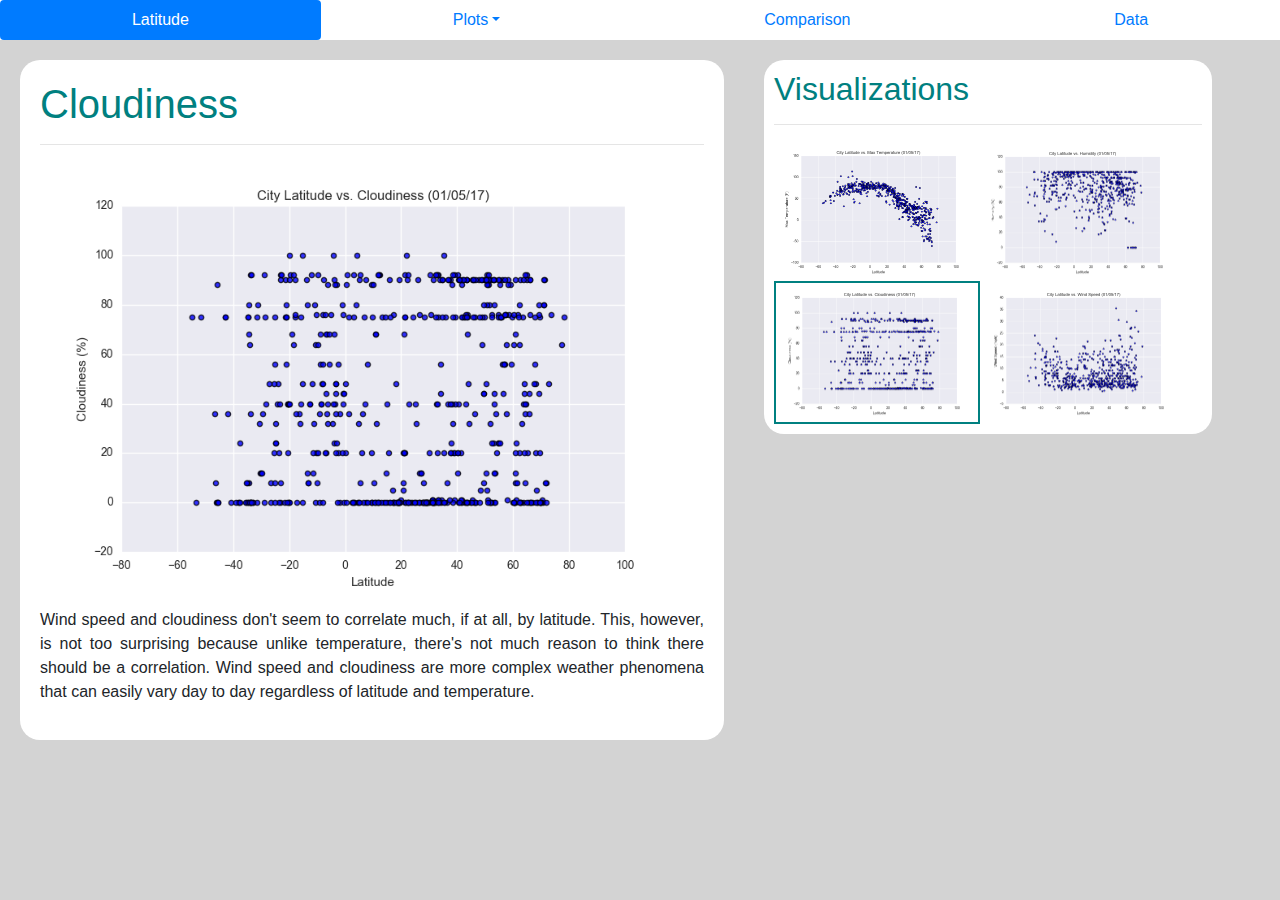
==== cloudiness.html @ c00e2b2d "working first draft large screen only" ====
<!DOCTYPE html>
<html lang="en">
<head>
    <meta charset="UTF-8">
    <meta http-equiv="X-UA-Compatible" content="IE=edge">
    <meta name="viewport" content="width=device-width, initial-scale=1.0">
    <title>Cloudiness</title>

    <!-- CSS -->
    <link rel="stylesheet" type="text/css" href="css/style.css">

    <!-- Bootstrap -->
    <link rel="stylesheet"
    href="https://stackpath.bootstrapcdn.com/bootstrap/4.3.1/css/bootstrap.min.css"
    integrity="sha384-ggOyR0iXCbMQv3Xipma34MD+dH/1fQ784/j6cY/iJTQUOhcWr7x9JvoRxT2MZw1T"
    crossorigin="anonymous">

</head>
<body>
    <!-- Navigation Bar Large Screen -->
    <ul class="nav nav-pills nav-fill whiteBackground">
        <li class="nav-item">
          <a class="nav-link active" href="index.html">Latitude</a>
        </li>
        <li class="nav-item dropdown">
          <a class="nav-link dropdown-toggle" data-toggle="dropdown" href="#" role="button" 
          aria-haspopup="true" aria-expanded="false">Plots</a>
          <div class="dropdown-menu">
            <a class="dropdown-item" href="maxTemp.html">Max Temperature</a>
            <a class="dropdown-item" href="humidity.html">Humidity</a>
            <a class="dropdown-item" href="cloudiness.html">Cloudiness</a>
            <a class="dropdown-item" href="windSpeed.html">Wind Speed</a>
          </div>
        </li>
        <li class="nav-item">
          <a class="nav-link" href="comparison.html">Comparison</a>
        </li>
        <li class="nav-item">
          <a class="nav-link" href="data.html">Data</a>
        </li>
    </ul>

    <!-- Main body left container -->
    <div class="float-left-area">
        <div class="inner-left">
        
            <h1>Cloudiness</h1>
            <hr>
    
            <a href="Resources/assets/images/Fig3.png">
            <img src="Resources/assets/images/Fig3.png" width="650" length="450" title="cloudiness vs. latitude">
            </a>
            
            <br>
            <br>
    
            <p>
                Wind speed and cloudiness don't seem to correlate much, if at all, by latitude. 
                This, however, is not too surprising because unlike temperature, there's not much 
                reason to think there should be a correlation. Wind speed and cloudiness are more 
                complex weather phenomena that can easily vary day to day regardless of latitude and 
                temperature.
            </p>
        
        </div>
    </div>

    <!-- Main body right container -->
    <div class="float-right-area">
        <div class="inner-right">
        
        <h2>Visualizations</h2>
        <hr>

        <table>
            <tr>
                <td><a href="maxTemp.html">
                    <img src="Resources/assets/images/Fig1.png" width="200" length="150" title="Temperature">
                </a></td>
                <td><a href="humidity.html">
                    <img src="Resources/assets/images/Fig2.png" width="200" length="150" title="Humidity">
                </a></td>
            </tr>
            <tr>
                <td class="selected"><a href="cloudiness.html">
                    <img src="Resources/assets/images/Fig3.png" width="200" length="150" title="Cloudiness">
                </a></td>
                <td><a href="windSpeed.html">
                    <img src="Resources/assets/images/Fig4.png" width="200" length="150" title="Wind Speed">
                </a></td>
            </tr>
        </table>
        
        </div>
    </div>

    <div class="clear-floated"></div>

    <!-- Bootstrap -->
    <script src="https://code.jquery.com/jquery-3.3.1.slim.min.js" integrity="sha384-q8i/X+965DzO0rT7abK41JStQIAqVgRVzpbzo5smXKp4YfRvH+8abtTE1Pi6jizo" crossorigin="anonymous"></script>
    <script src="https://cdnjs.cloudflare.com/ajax/libs/popper.js/1.14.7/umd/popper.min.js" integrity="sha384-UO2eT0CpHqdSJQ6hJty5KVphtPhzWj9WO1clHTMGa3JDZwrnQq4sF86dIHNDz0W1" crossorigin="anonymous"></script>
    <script src="https://stackpath.bootstrapcdn.com/bootstrap/4.3.1/js/bootstrap.min.js" integrity="sha384-JjSmVgyd0p3pXB1rRibZUAYoIIy6OrQ6VrjIEaFf/nJGzIxFDsf4x0xIM+B07jRM" crossorigin="anonymous"></script>
</body>
</html>
---- css/style.css ----
body {
    margin: 0 auto;
    text-align: center;
    background-color: lightgray !important;
}

h1 {
    color: teal;
}

h2 {
    color: teal;
}

img {
    float: left; 
    margin: 0px;
}
p {
    text-align: justify;
    font-size: 16px;
}

.float-left-area  {
    width: 55%;
    float: left;
    box-sizing: border-box;
    padding: 20px;
    border-radius: 20px;
    background-color: white;
    margin: 20px;
    }

.float-right-area {
    width: 35%;
    float: left;
    box-sizing: border-box;
    border-radius: 20px;
    padding: 10px;
    background-color: white;
    margin: 20px;
    }

.whiteBackground {
        background-color: white;
    }

.selected {
    border:2px solid teal;
}
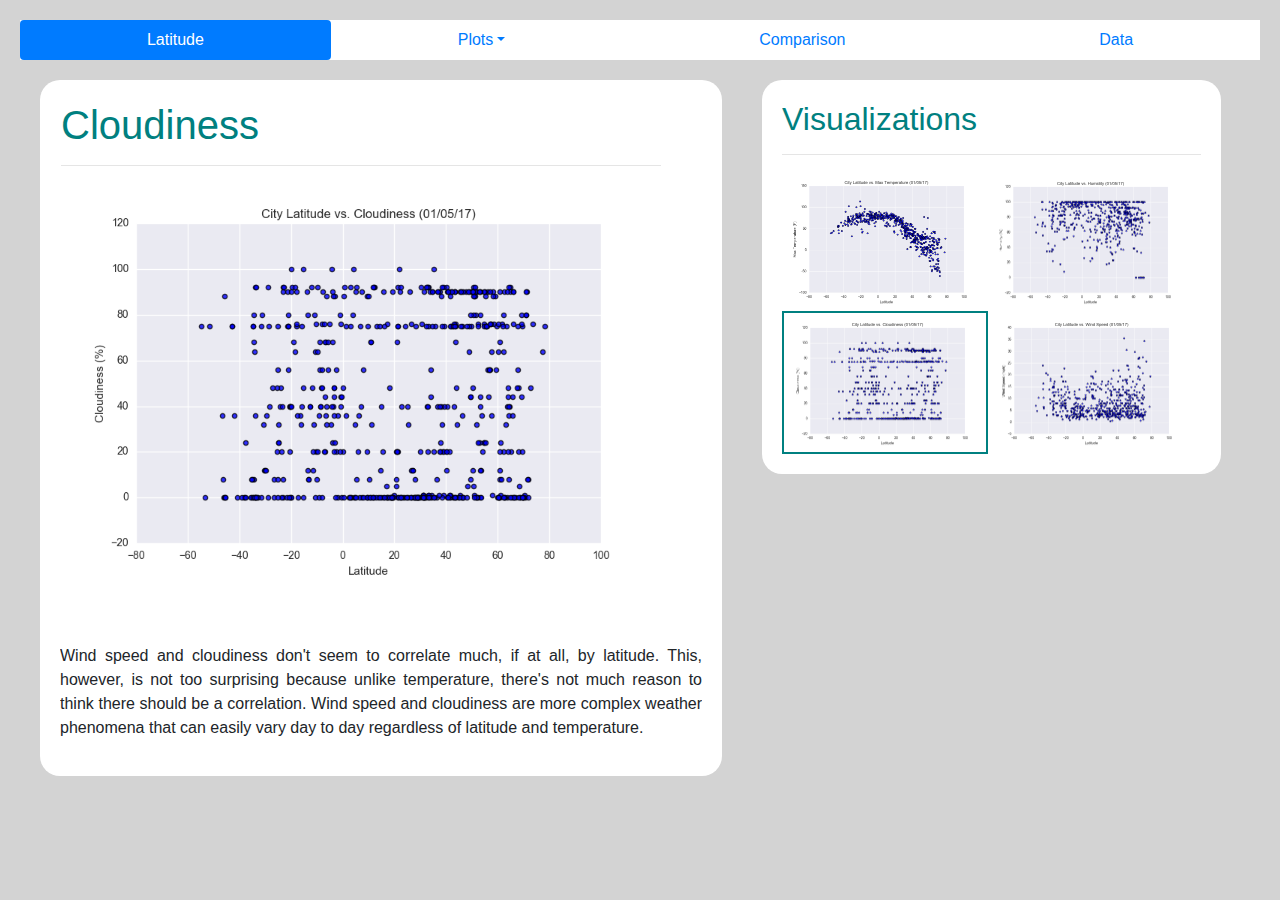
==== commit 63f2f377: "added small screen functionality and table responsiveness" ====
--- a/cloudiness.html
+++ b/cloudiness.html
@@ -8,6 +8,7 @@
 
     <!-- CSS -->
     <link rel="stylesheet" type="text/css" href="css/style.css">
+    <link rel="stylesheet" type="text/css" href="css/media_query.css">
 
     <!-- Bootstrap -->
     <link rel="stylesheet"
@@ -17,6 +18,8 @@
 
 </head>
 <body>
+    <div class="bigScreen">
+
     <!-- Navigation Bar Large Screen -->
     <ul class="nav nav-pills nav-fill whiteBackground">
         <li class="nav-item">
@@ -42,15 +45,17 @@
 
     <!-- Main body left container -->
     <div class="float-left-area">
-        <div class="inner-left">
-        
+        <div class="inner-left table-responsive">
+        <table>
+            <td>
             <h1>Cloudiness</h1>
             <hr>
     
             <a href="Resources/assets/images/Fig3.png">
-            <img src="Resources/assets/images/Fig3.png" width="650" length="450" title="cloudiness vs. latitude">
+            <img src="Resources/assets/images/Fig3.png" width="600" length="410" title="cloudiness vs. latitude">
             </a>
-            
+            </td>
+        </table>    
             <br>
             <br>
     
@@ -61,13 +66,12 @@
                 complex weather phenomena that can easily vary day to day regardless of latitude and 
                 temperature.
             </p>
-        
         </div>
     </div>
 
     <!-- Main body right container -->
     <div class="float-right-area">
-        <div class="inner-right">
+        <div class="inner-right table-responsive">
         
         <h2>Visualizations</h2>
         <hr>
@@ -95,6 +99,89 @@
     </div>
 
     <div class="clear-floated"></div>
+    </div>
+
+    <div class="smallScreen">
+        <!-- Navigation Bar Small Screen -->
+        <nav class="navbar navbar-light whiteBackground">
+            <div class="nav-item">
+              <a class="nav-link" href="index.html"><h3>Latitude</h3></a>
+            </div>
+            <div class="dropdown">
+            <button class="navbar-toggler" type="button" aria-expanded="false" data-toggle="dropdown"
+            id="dropdownMenuButton" aria-haspopup="true" >
+              <span class="navbar-toggler-icon"></span>
+            </button>
+            <div class="dropdown-menu" aria-labelledby="dropdownMenuButton">
+                <a class="dropdown-item" href="maxTemp.html">Max Temperature</a>
+                <a class="dropdown-item" href="humidity.html">Humidity</a>
+                <a class="dropdown-item" href="cloudiness.html">Cloudiness</a>
+                <a class="dropdown-item" href="windSpeed.html">Wind Speed</a>
+                <a class="dropdown-item" href="comparison.html">Comparison</a>
+                <a class="dropdown-item" href="data.html">Data</a>
+            </div></div>
+        </nav>
+
+        <!-- main container for small screen -->
+        <div class="niceContainer table-responsive">
+        <h1>Cloudiness</h1>
+        <hr>
+
+        <table>
+            <tr>
+            <td>
+        
+            <a href="Resources/assets/images/Fig3.png">
+            <img src="Resources/assets/images/Fig3.png" width="600" length="410" title="cloudiness vs. latitude">
+            </a>
+            </td>
+            </tr>
+            <br>
+            <br>
+            <tr>
+            <td>
+            <p>
+                Wind speed and cloudiness don't seem to correlate much, if at all, by latitude. 
+                This, however, is not too surprising because unlike temperature, there's not much 
+                reason to think there should be a correlation. Wind speed and cloudiness are more 
+                complex weather phenomena that can easily vary day to day regardless of latitude and 
+                temperature.
+            </p>
+            </td>
+            </tr>
+        </table>
+        </div>
+
+        <hr>
+        <!-- bottom container for small screen -->
+        <div class="niceContainer">
+            <h2>Visualizations</h2>
+            <hr>
+        
+            <div class="table-responsive">
+            <table>
+                <tr>
+                    <td><a href="maxTemp.html">
+                        <img src="Resources/assets/images/Fig1.png" width="200" length="150" title="Temperature">
+                    </a></td>
+        
+                    <td><a href="humidity.html">
+                        <img src="Resources/assets/images/Fig2.png" width="200" length="150" title="Humidity">
+                    </a></td>
+                
+                    <td class="selected"><a href="cloudiness.html">
+                        <img src="Resources/assets/images/Fig3.png" width="200" length="150" title="Cloudiness">
+                    </a></td>
+        
+                    <td><a href="windSpeed.html">
+                        <img src="Resources/assets/images/Fig4.png" width="200" length="150" title="Wind">
+                    </a></td>
+                </tr>
+            </table>
+            </div>
+            </div>
+
+    </div>
 
     <!-- Bootstrap -->
     <script src="https://code.jquery.com/jquery-3.3.1.slim.min.js" integrity="sha384-q8i/X+965DzO0rT7abK41JStQIAqVgRVzpbzo5smXKp4YfRvH+8abtTE1Pi6jizo" crossorigin="anonymous"></script>
--- a/css/style.css
+++ b/css/style.css
@@ -1,6 +1,5 @@
 body {
-    margin: 0 auto;
-    text-align: center;
+    margin: 20px !important;
     background-color: lightgray !important;
 }
 
@@ -9,6 +8,10 @@
 }
 
 h2 {
+    color: teal;
+}
+
+h4 {
     color: teal;
 }
 
@@ -32,19 +35,32 @@
     }
 
 .float-right-area {
-    width: 35%;
+    width: 37%;
     float: left;
     box-sizing: border-box;
     border-radius: 20px;
-    padding: 10px;
+    padding: 20px;
     background-color: white;
     margin: 20px;
+    margin-right: 10px;
     }
 
 .whiteBackground {
         background-color: white;
     }
 
+.tealBackground {
+    background-color: lightseagreen;
+}
+
 .selected {
     border:2px solid teal;
-}+}
+
+.niceContainer  {
+    box-sizing: border-box;
+    padding: 20px;
+    border-radius: 20px;
+    background-color: white;
+    margin: 20px;
+    }--- a/css/media_query.css
+++ b/css/media_query.css
@@ -0,0 +1,21 @@
+@media(min-width: 1000px)
+{
+    .bigScreen{
+        visibility: visible;
+    }
+
+    .smallScreen{
+        display: none;
+    }    
+}
+
+@media(max-width: 999px)
+{
+    .bigScreen{
+        display: none;
+    }
+
+    .smallScreen{
+        visibility: visible;
+    }
+}